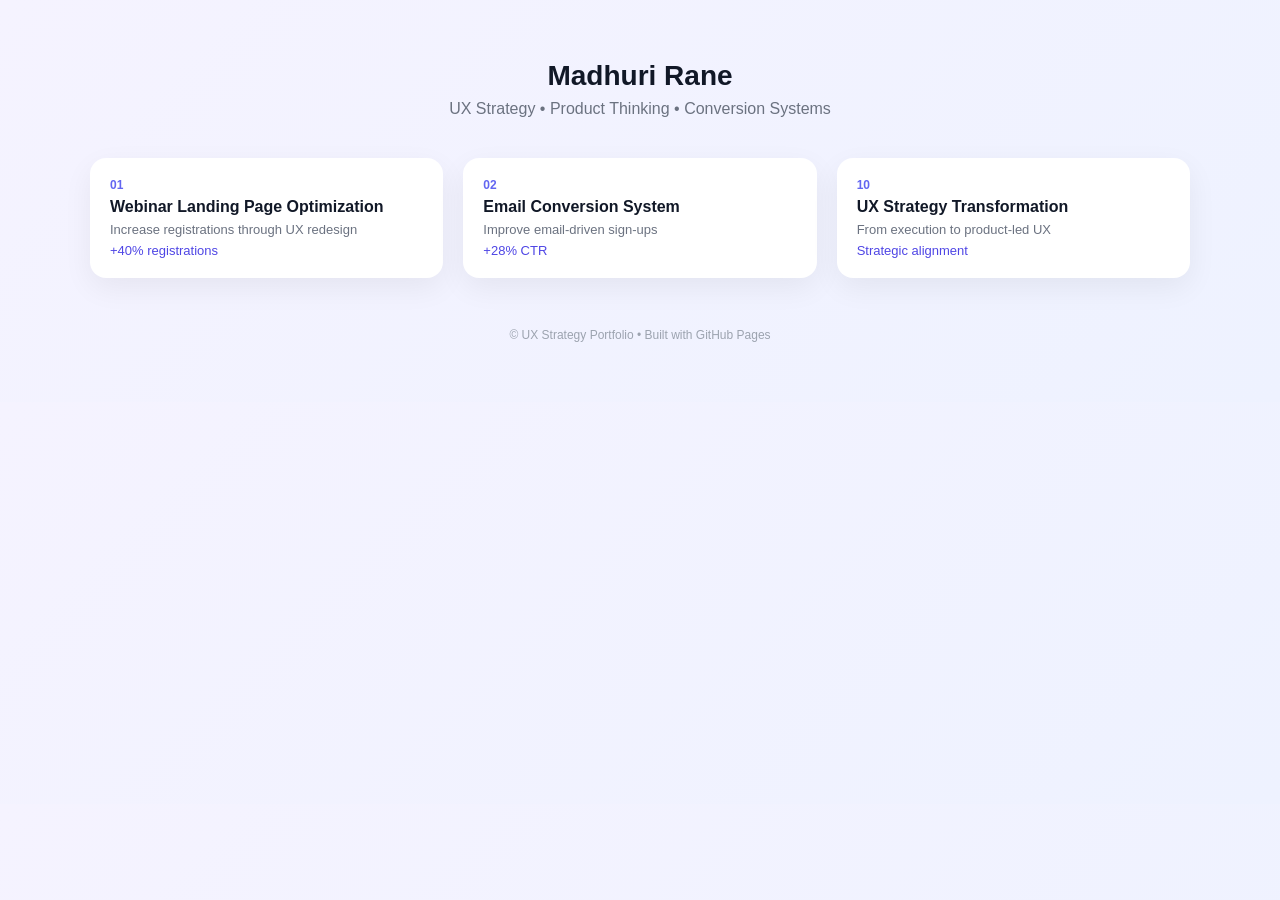
==== index.html @ cdcc5a13 "index page added index page" ====
<!DOCTYPE html>
<html lang="en">
<head>
<meta charset="UTF-8" />
<meta name="viewport" content="width=device-width, initial-scale=1.0" />
<title>Madhuri Rane — UX Strategy Portfolio</title>
<style>
body {
  margin: 0;
  font-family: -apple-system, BlinkMacSystemFont, "Segoe UI", Inter, sans-serif;
  background: linear-gradient(135deg, #f5f3ff, #eef2ff);
  color: #111827;
}
.container {
  max-width: 1100px;
  margin: 60px auto;
  padding: 0 20px;
}
.header {
  text-align: center;
  margin-bottom: 40px;
}
.header h1 {
  margin: 0;
  font-size: 28px;
}
.header p {
  color: #6b7280;
  margin-top: 8px;
}
.grid {
  display: grid;
  grid-template-columns: repeat(auto-fit, minmax(260px, 1fr));
  gap: 20px;
}
.card {
  background: white;
  border-radius: 16px;
  padding: 20px;
  box-shadow: 0 10px 30px rgba(0,0,0,0.06);
  text-decoration: none;
  color: inherit;
  transition: 0.2s ease;
}
.card:hover {
  transform: translateY(-4px);
  box-shadow: 0 20px 40px rgba(0,0,0,0.08);
}
.num {
  font-size: 12px;
  color: #6366f1;
  font-weight: 600;
  margin-bottom: 6px;
}
.title {
  font-weight: 600;
  margin-bottom: 6px;
}
.goal {
  font-size: 13px;
  color: #6b7280;
}
.impact {
  font-size: 13px;
  color: #4f46e5;
  margin-top: 6px;
  font-weight: 500;
}
footer {
  text-align: center;
  margin-top: 50px;
  font-size: 12px;
  color: #9ca3af;
}
</style>
</head>
<body>
<div class="container">
  <div class="header">
    <h1>Madhuri Rane</h1>
    <p>UX Strategy • Product Thinking • Conversion Systems</p>
  </div>

  <div class="grid">
    <a class="card" href="case-study-01.html">
      <div class="num">01</div>
      <div class="title">Webinar Landing Page Optimization</div>
      <div class="goal">Increase registrations through UX redesign</div>
      <div class="impact">+40% registrations</div>
    </a>

    <a class="card" href="case-study-02.html">
      <div class="num">02</div>
      <div class="title">Email Conversion System</div>
      <div class="goal">Improve email-driven sign-ups</div>
      <div class="impact">+28% CTR</div>
    </a>

    <a class="card" href="case-study-10.html">
      <div class="num">10</div>
      <div class="title">UX Strategy Transformation</div>
      <div class="goal">From execution to product-led UX</div>
      <div class="impact">Strategic alignment</div>
    </a>
  </div>

  <footer>
    © UX Strategy Portfolio • Built with GitHub Pages
  </footer>
</div>
</body>
</html>
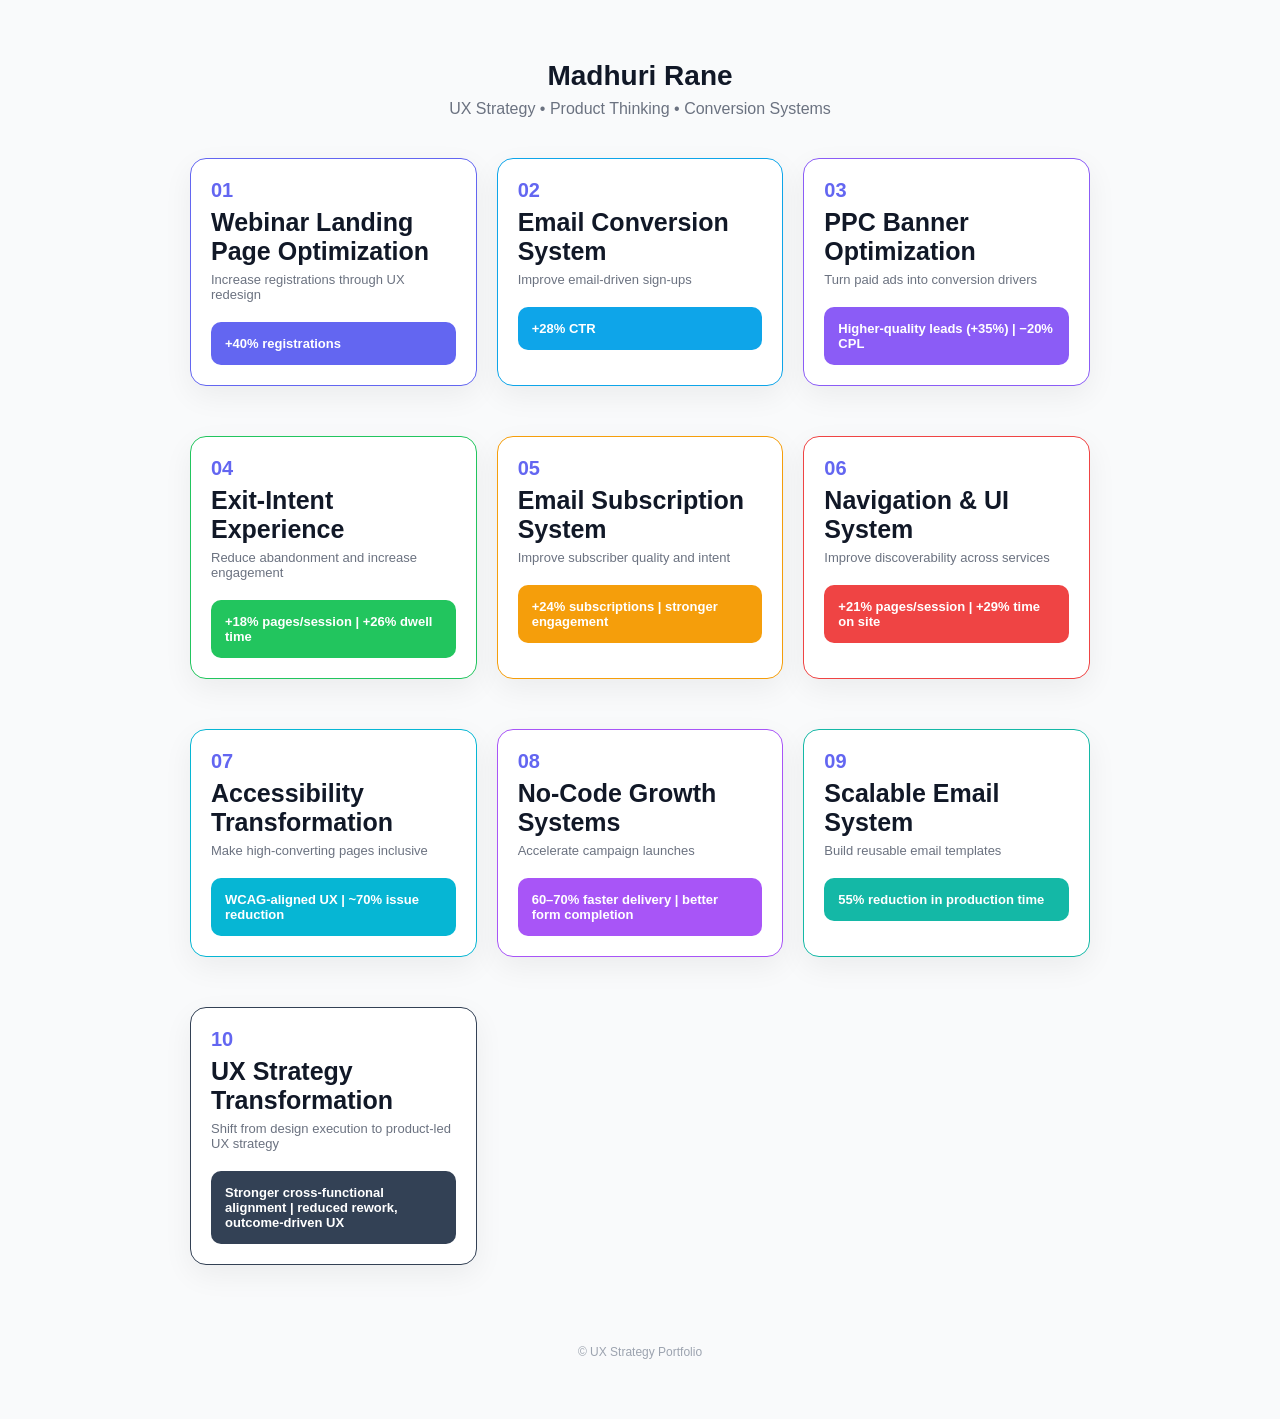
==== commit 93951322: "images and pages createive images and pages createive" ====
--- a/index.html
+++ b/index.html
@@ -5,108 +5,91 @@
 <meta charset="UTF-8" />
 <meta name="viewport" content="width=device-width, initial-scale=1.0" />
 <title>Madhuri Rane — UX Strategy Portfolio</title>
-<style>
-body {
-  margin: 0;
-  font-family: -apple-system, BlinkMacSystemFont, "Segoe UI", Inter, sans-serif;
-  background: linear-gradient(135deg, #f5f3ff, #eef2ff);
-  color: #111827;
-}
-.container {
-  max-width: 1100px;
-  margin: 60px auto;
-  padding: 0 20px;
-}
-.header {
-  text-align: center;
-  margin-bottom: 40px;
-}
-.header h1 {
-  margin: 0;
-  font-size: 28px;
-}
-.header p {
-  color: #6b7280;
-  margin-top: 8px;
-}
-.grid {
-  display: grid;
-  grid-template-columns: repeat(auto-fit, minmax(260px, 1fr));
-  gap: 20px;
-}
-.card {
-  background: white;
-  border-radius: 16px;
-  padding: 20px;
-  box-shadow: 0 10px 30px rgba(0,0,0,0.06);
-  text-decoration: none;
-  color: inherit;
-  transition: 0.2s ease;
-}
-.card:hover {
-  transform: translateY(-4px);
-  box-shadow: 0 20px 40px rgba(0,0,0,0.08);
-}
-.num {
-  font-size: 12px;
-  color: #6366f1;
-  font-weight: 600;
-  margin-bottom: 6px;
-}
-.title {
-  font-weight: 600;
-  margin-bottom: 6px;
-}
-.goal {
-  font-size: 13px;
-  color: #6b7280;
-}
-.impact {
-  font-size: 13px;
-  color: #4f46e5;
-  margin-top: 6px;
-  font-weight: 500;
-}
-footer {
-  text-align: center;
-  margin-top: 50px;
-  font-size: 12px;
-  color: #9ca3af;
-}
-</style>
+<link rel="stylesheet" href="css/style.css">
 </head>
 <body>
 <div class="container">
-  <div class="header">
+  <div class="header2">
     <h1>Madhuri Rane</h1>
     <p>UX Strategy • Product Thinking • Conversion Systems</p>
   </div>
 
   <div class="grid">
-    <a class="card" href="case-study-01.html">
+    <a class="card2 border1" href="case-study-01.html">
       <div class="num">01</div>
       <div class="title">Webinar Landing Page Optimization</div>
       <div class="goal">Increase registrations through UX redesign</div>
-      <div class="impact">+40% registrations</div>
+      <div class="impact impact-bg1">+40% registrations</div>
     </a>
 
-    <a class="card" href="case-study-02.html">
+    <a class="card2 border2" href="case-study-02.html">
       <div class="num">02</div>
       <div class="title">Email Conversion System</div>
       <div class="goal">Improve email-driven sign-ups</div>
-      <div class="impact">+28% CTR</div>
+      <div class="impact impact-bg2">+28% CTR</div>
     </a>
 
-    <a class="card" href="case-study-10.html">
+    <a class="card2 border3" href="case-study-03.html">
+      <div class="num">03</div>
+      <div class="title">PPC Banner Optimization</div>
+      <div class="goal">Turn paid ads into conversion drivers</div>
+      <div class="impact impact-bg3">Higher-quality leads (+35%) | −20% CPL</div>
+    </a>
+
+    <a class="card2 border4" href="case-study-04.html">
+      <div class="num">04</div>
+      <div class="title">Exit-Intent Experience</div>
+      <div class="goal">Reduce abandonment and increase engagement</div>
+      <div class="impact impact-bg4">+18% pages/session | +26% dwell time</div>
+    </a>
+
+    <a class="card2 border5" href="case-study-05.html">
+      <div class="num">05</div>
+      <div class="title">Email Subscription System</div>
+      <div class="goal">Improve subscriber quality and intent</div>
+      <div class="impact impact-bg5">+24% subscriptions | stronger engagement</div>
+    </a>
+
+    <a class="card2 border6" href="case-study-06.html">
+      <div class="num">06</div>
+      <div class="title">Navigation & UI System</div>
+      <div class="goal">Improve discoverability across services</div>
+      <div class="impact impact-bg6">+21% pages/session | +29% time on site</div>
+    </a>
+
+    <a class="card2 border7" href="case-study-07.html">
+      <div class="num">07</div>
+      <div class="title">Accessibility Transformation</div>
+      <div class="goal">Make high-converting pages inclusive</div>
+      <div class="impact impact-bg7">WCAG-aligned UX | ~70% issue reduction</div>
+    </a>
+
+    <a class="card2 border8" href="case-study-08.html">
+      <div class="num">08</div>
+      <div class="title">No-Code Growth Systems</div>
+      <div class="goal">Accelerate campaign launches</div>
+      <div class="impact impact-bg8">60–70% faster delivery | better form completion</div>
+    </a>
+
+    <a class="card2 border9" href="case-study-09.html">
+      <div class="num">09</div>
+      <div class="title">Scalable Email System</div>
+      <div class="goal">Build reusable email templates</div>
+      <div class="impact impact-bg9">55% reduction in production time</div>
+    </a>
+
+    <a class="card2 border10" href="case-study-10.html">
       <div class="num">10</div>
       <div class="title">UX Strategy Transformation</div>
-      <div class="goal">From execution to product-led UX</div>
-      <div class="impact">Strategic alignment</div>
+      <div class="goal">Shift from design execution to product-led UX strategy</div>
+      <div class="impact impact-bg10">Stronger cross-functional alignment | reduced rework, outcome-driven UX</div>
     </a>
+
+
   </div>
 
   <footer>
-    © UX Strategy Portfolio • Built with GitHub Pages
+    © UX Strategy Portfolio 
   </footer>
 </div>
 </body>
--- a/css/style.css
+++ b/css/style.css
@@ -0,0 +1,143 @@
+body {
+  margin: 0;
+  font-family: -apple-system, BlinkMacSystemFont, "Segoe UI", Inter, sans-serif;
+  background: #f9fafb;
+  color: #111827;
+}
+.container {
+  max-width: 900px;
+  margin: 60px auto;
+  padding: 0 20px;
+}
+h1 {
+  margin-bottom: 8px;
+}
+.subtitle {
+  color: #6b7280;
+  margin-bottom: 30px;
+}
+.section {
+  margin-bottom: 24px;
+}
+
+.box {
+  background: white;
+  padding: 16px;
+  border-radius: 12px;
+  box-shadow: 0 5px 20px rgba(0,0,0,0.05);
+}
+img {
+  width: 100%;
+  border-radius: 12px;
+}
+.back {
+  text-decoration: none;
+  color: #4f46e5;
+  font-size: 14px;
+}
+
+.header2 {
+  text-align: center;
+  margin-bottom: 40px;
+}
+.header2 h1 {
+  margin: 0;
+  font-size: 28px;
+}
+.header2 p {
+  color: #6b7280;
+  margin-top: 8px;
+}
+.header{padding-left:14px;margin-bottom:30px}
+.back{margin-bottom: 30px;}
+.grid {
+  display: grid;
+  grid-template-columns: repeat(auto-fit, minmax(260px, 1fr));
+  gap: 20px;
+}
+.card {
+  background: white;
+  border-radius: 16px;
+  padding: 10PX;
+  box-shadow: 0 10px 30px rgba(0,0,0,0.06);
+  text-decoration: none;
+  color: inherit;
+  transition: 0.2s ease; margin-bottom: 15px;
+}
+
+.card2 {
+  background: white;
+  border-radius: 16px;
+  padding: 20px;
+  box-shadow: 0 10px 30px rgba(0,0,0,0.06);
+  text-decoration: none;
+  color: inherit;
+  transition: 0.2s ease; margin-bottom: 30px;
+}
+.card2:hover {
+  transform: translateY(-4px);
+  box-shadow: 0 20px 40px rgba(0,0,0,0.08);
+}
+
+.num {
+  font-size: 20px;
+  color: #6366f1;
+  font-weight: 600;
+  margin-bottom: 6px;
+}
+.title {
+  font-weight: 600;
+  margin-bottom: 6px;
+  font-size: 25px;
+}
+.goal {
+  font-size: 13px;
+  color: #6b7280;
+}
+.impact {
+  font-size: 13px;
+  color: #fff;
+  margin-top: 6px;
+  font-weight: 500;
+}
+footer {
+  text-align: center;
+  margin-top: 50px;
+  font-size: 12px;
+  color: #9ca3af;
+}
+
+    .label {
+      font-weight: 600;
+      font-size: 12px;
+      margin-bottom: 6px; text-transform: uppercase; margin-left: 10px; margin-top: 10px; font-weight: bold;
+    }
+
+.impact {
+      padding: 14px;
+      border-radius: 10px;
+      margin-top: 20px;
+      font-weight: 600
+    }
+
+  .border1{border: 1px solid #6366F1;}
+  .border2{border: 1px solid #0EA5E9;}
+  .border3{border: 1px solid #8B5CF6;}
+  .border4{border: 1px solid #22C55E;}
+  .border5{border: 1px solid #F59E0B;}
+  .border6{border: 1px solid #EF4444;}
+  .border7{border: 1px solid #06B6D4;}
+  .border8{border: 1px solid #A855F7;}
+  .border9{border: 1px solid #14B8A6;}
+  .border10{border: 1px solid #334155;}
+
+  .impact-bg1{background:#6366F1;}
+  .impact-bg2{background:#0EA5E9;}
+  .impact-bg3{background:#8B5CF6;}
+  .impact-bg4{background:#22C55E;}
+  .impact-bg5{background:#F59E0B;}
+  .impact-bg6{background:#EF4444;}
+  .impact-bg7{background:#06B6D4;}
+  .impact-bg8{background:#A855F7;}
+  .impact-bg9{background:#14B8A6;}
+  .impact-bg10{background:#334155;}
